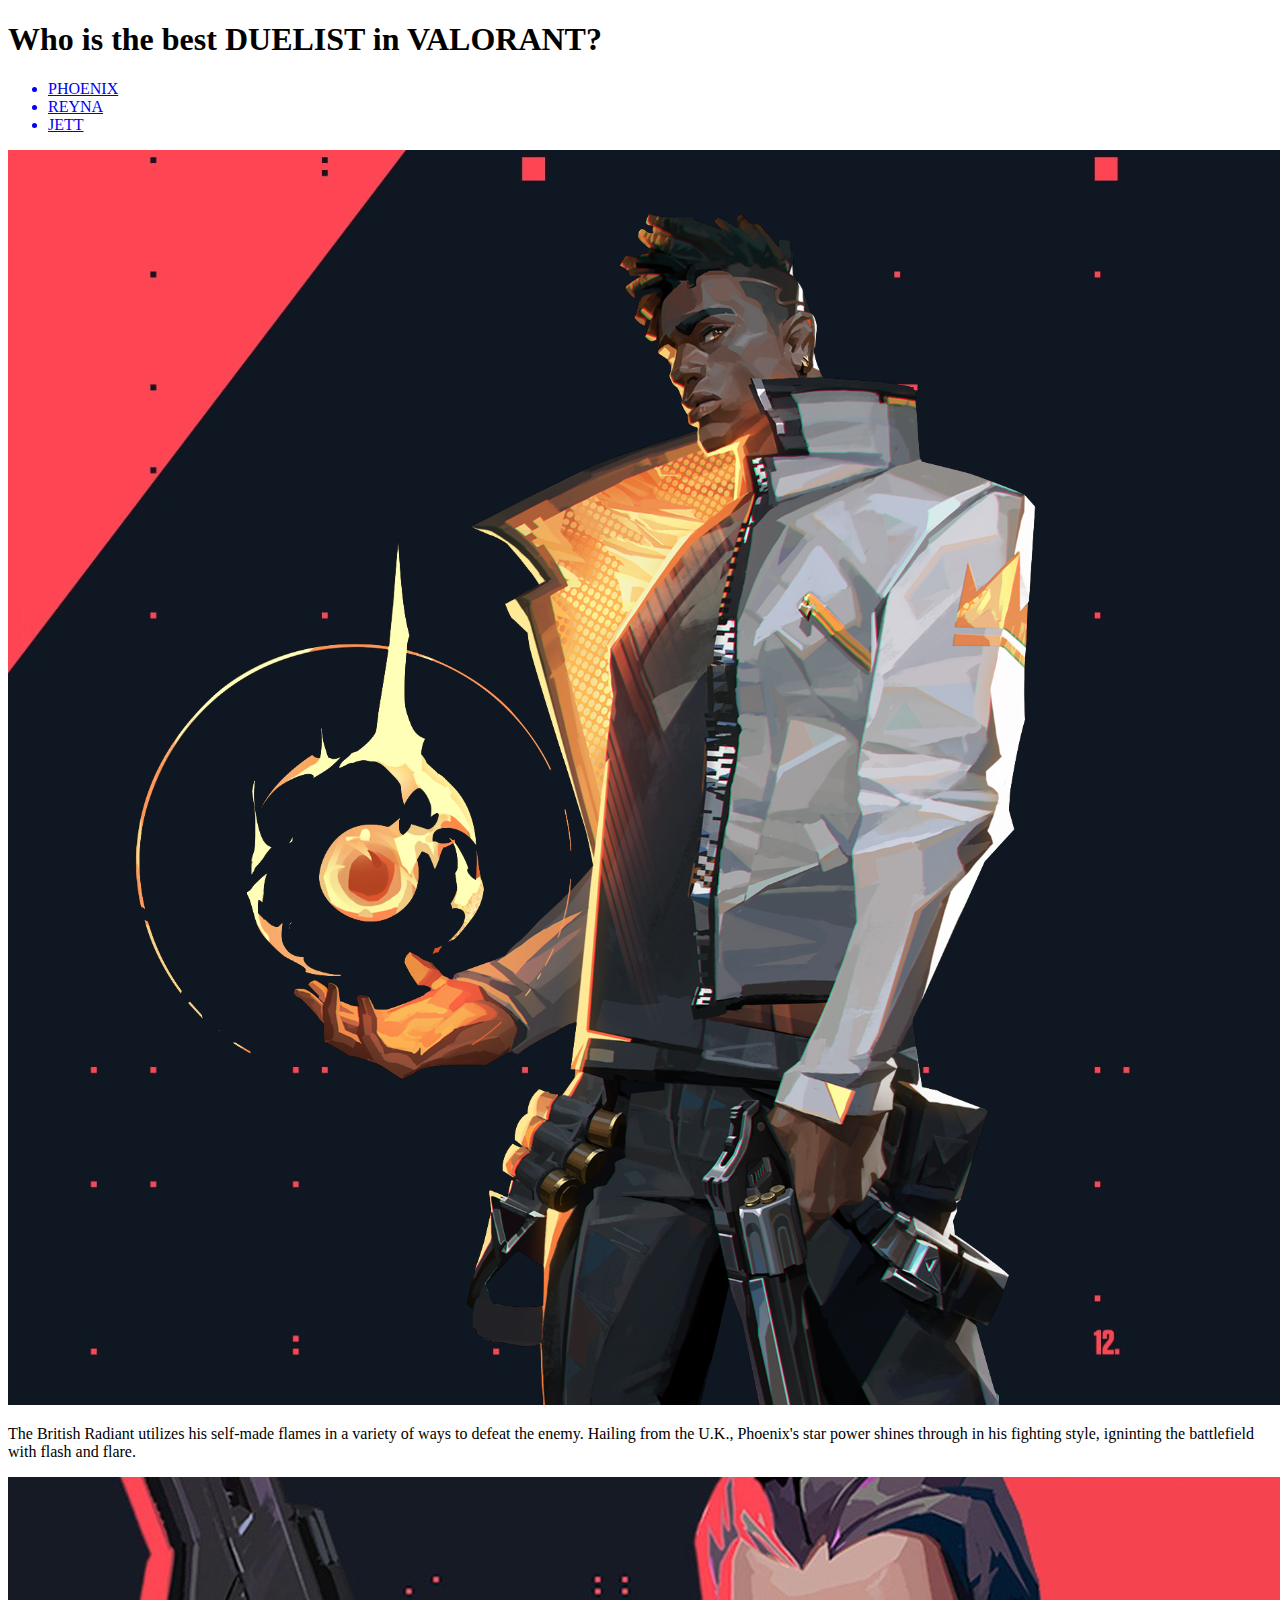
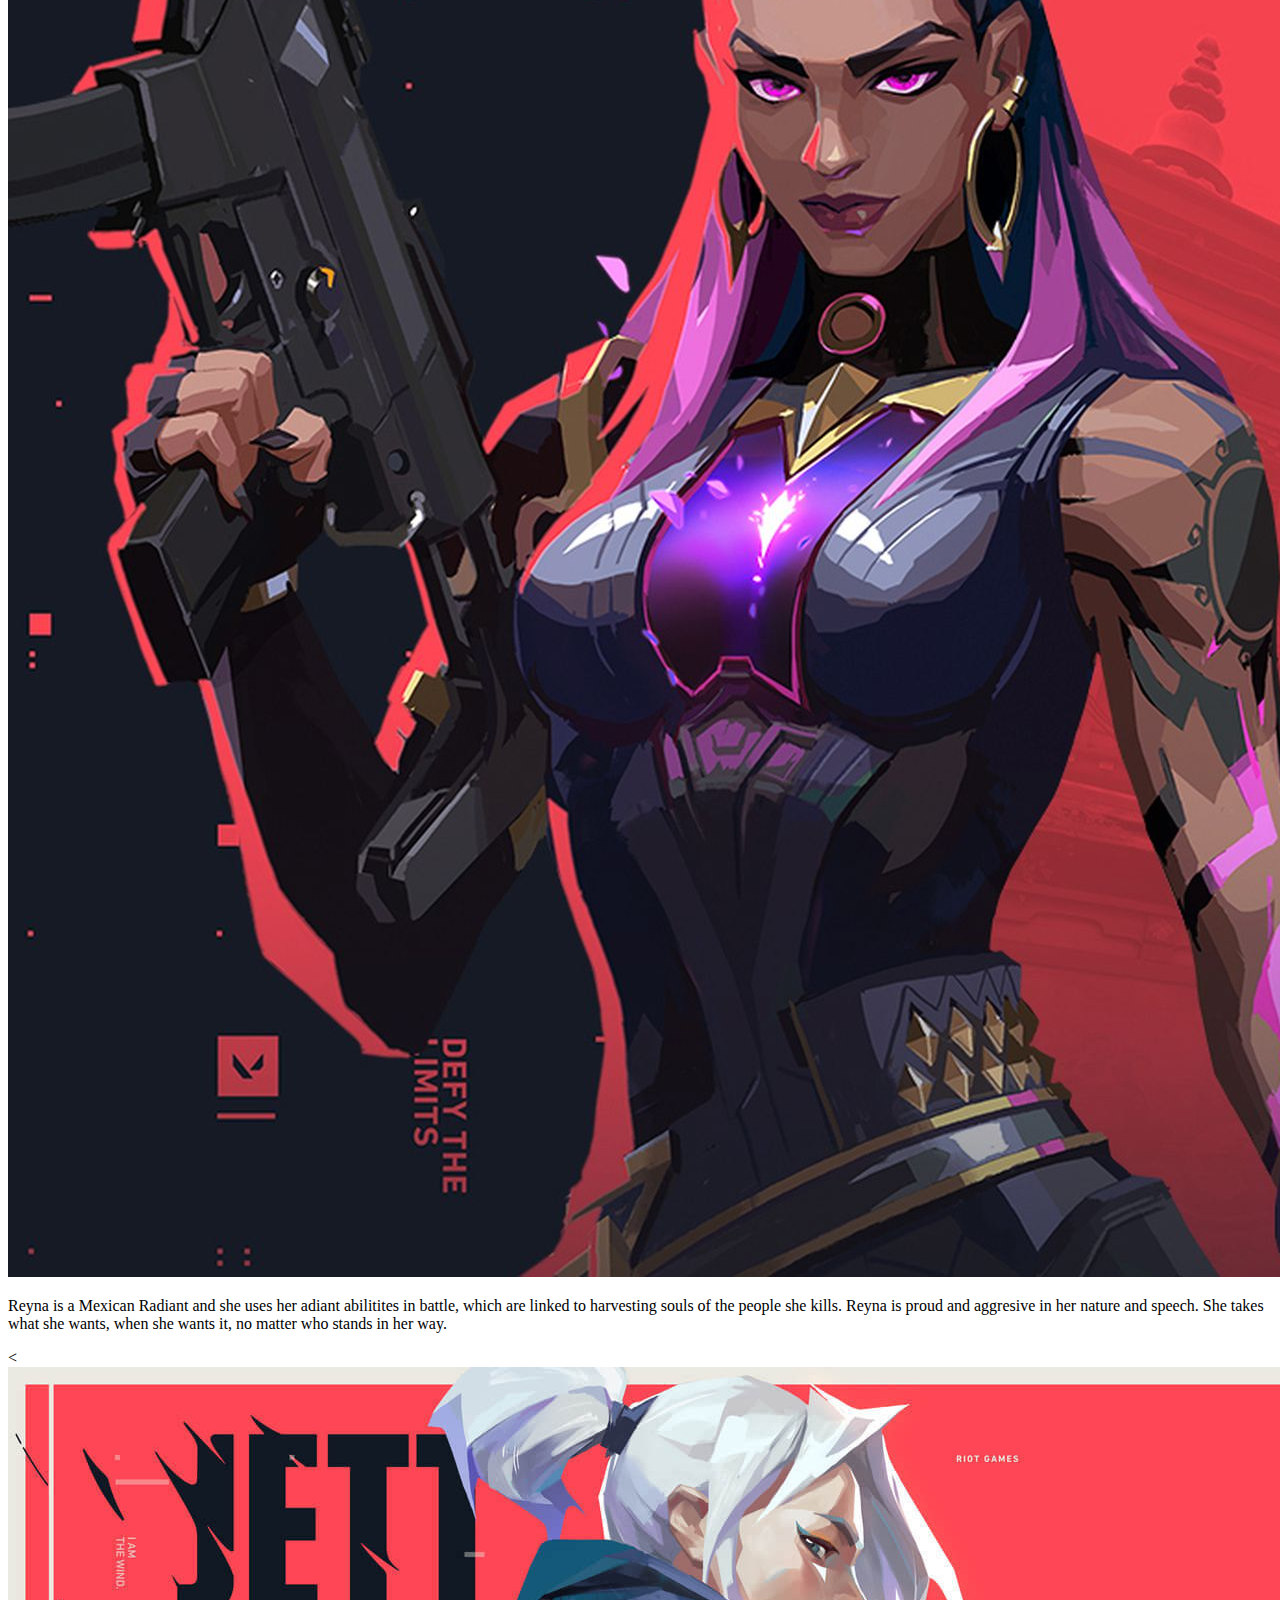
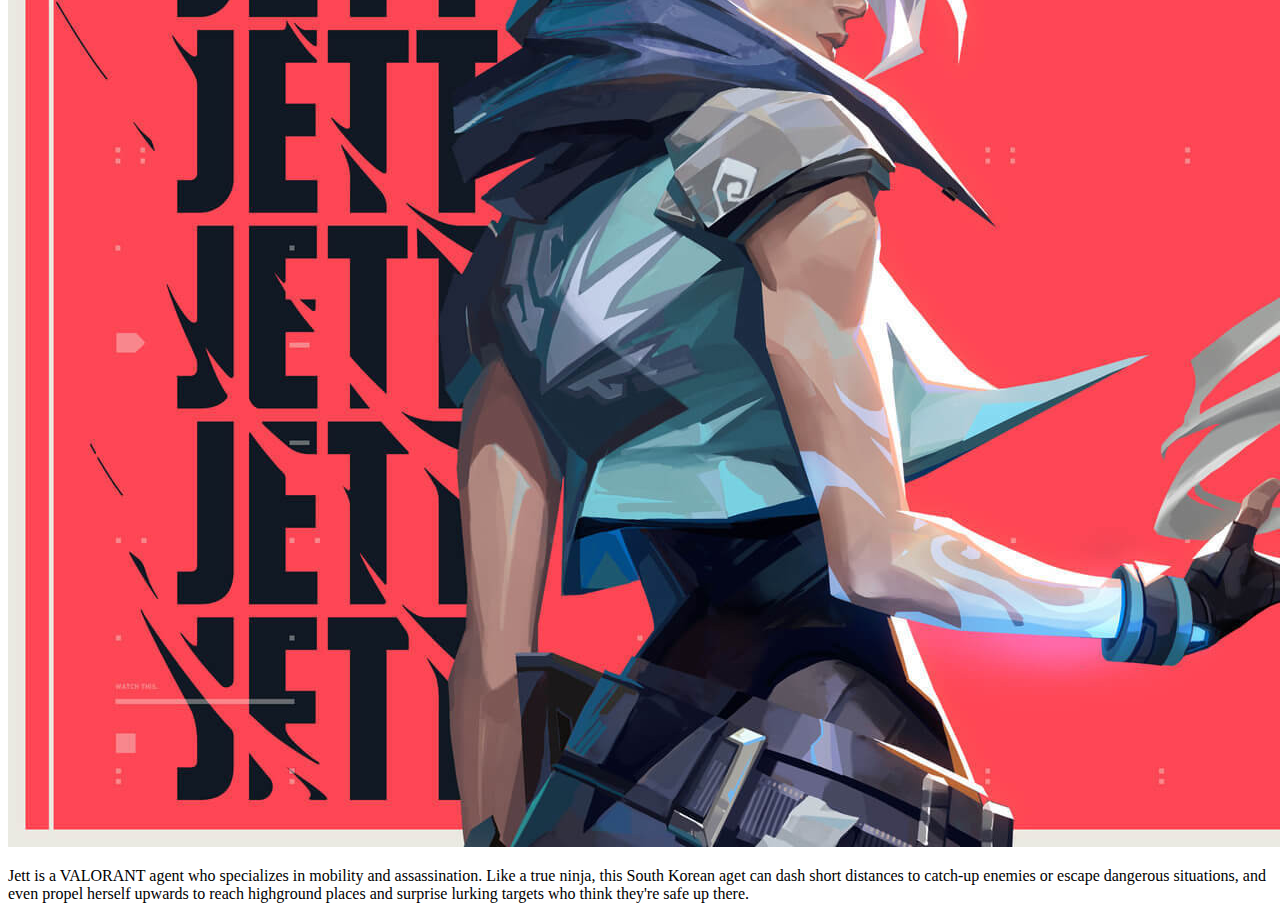
==== one_page_website.html @ 5d92bb9c "Create one_page_website.html" ====
<!DOCTYPE html>
<html lang="en">
	<head>
		<meta charset="utf-8">
		<title>Who is the best DUELIST in VALORANT?</title>
	</head>
	<body>
		<h1>Who is the best DUELIST in VALORANT?</h1>
	
		<!-- Nav -->
		<div>
			<div>
				<ul>
					<a href="#phoenix" id="link"><li>PHOENIX</li></a>
					<a href="#reyna"><li>REYNA</li></a>
					<a href="#jett"><li>JETT</li></a>
				</ul>
			<div>
		</div>
		<!-- END NAV -->
		
		
		
		<!-- PHOENIX PHOTO -->
		<div id="phoenix">
			<div>
				<div>
					<img src="./images/thumb/phoenix.png" alt="">
					<div>
					<p>The British Radiant utilizes his self-made flames in a variety of ways to defeat the enemy. Hailing from the U.K., Phoenix's star power shines through in his fighting style, igninting the battlefield with flash and flare.</p>
					</div>
				</div>
			</div>
		</div>
		<!-- END PHOENIX PHOTO -->
		
		<!-- REYNA PHOTO -->
		<div id="reyna">
			<div>
				<div>
					<img src="./images/thumb/reyna.jpg" alt="">
					<div>
					<p>Reyna is a Mexican Radiant and she uses her adiant abilitites in battle, which are linked to harvesting souls of the people she kills. Reyna is proud and aggresive in her nature and speech. She takes what she wants, when she wants it, no matter who stands in her way.</p>
					</div>
				</div>
			</div>
		</div>
		<<!-- END OF REYNA PHOTO -->
		
		<!-- JETT PHOTO -->
		<div id="jett">
			<div>
				<div>
					<img src="./images/thumb/jett.jpeg" alt="">
					<div>
					<p>Jett is a VALORANT agent who specializes in mobility and assassination. Like a true ninja, this South Korean aget can dash short distances to catch-up enemies or escape dangerous situations, and even propel herself upwards to reach highground places and surprise lurking targets who think they're safe up there.</p>
					</div>
				</div>
			</div>
		</div>
		<!-- END JETT PHOTO -->
		
		
		
	</body>
</html>
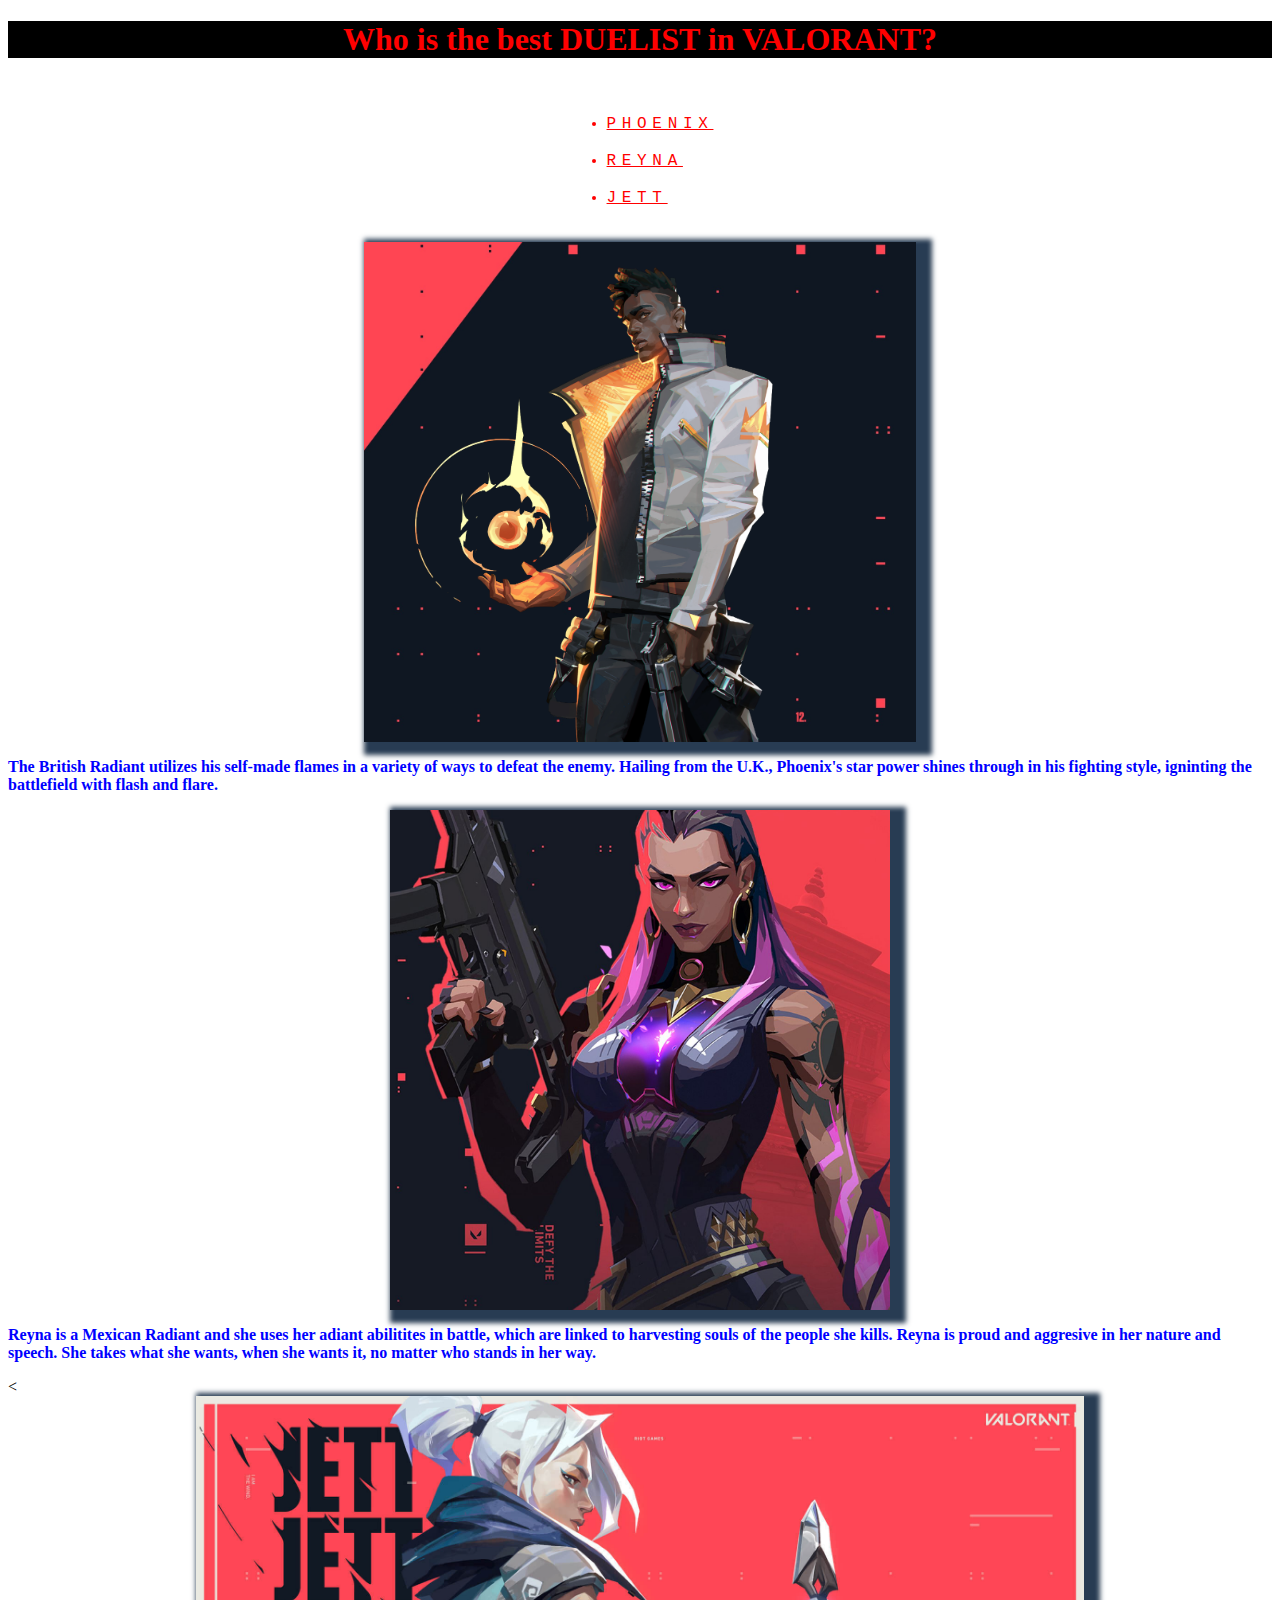
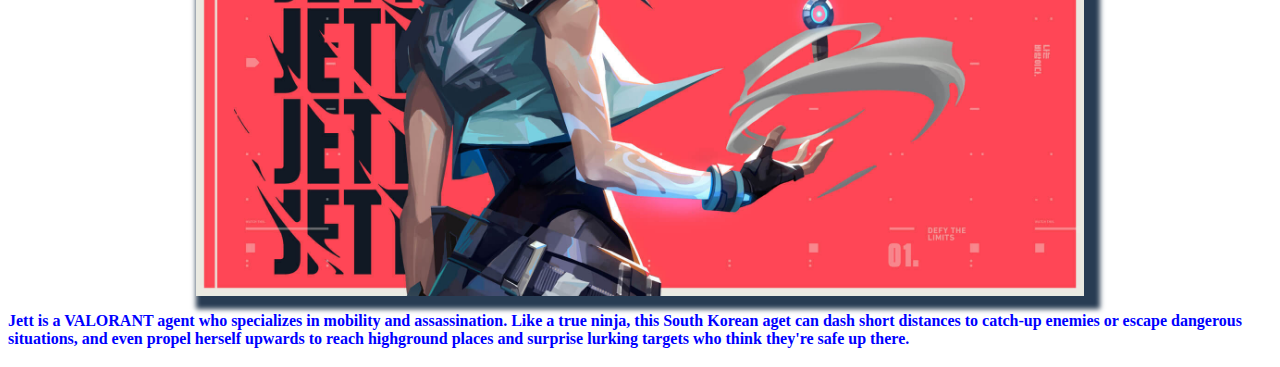
==== commit 8cbf26d0: "Update one_page_website.html" ====
--- a/one_page_website.html
+++ b/one_page_website.html
@@ -5,18 +5,20 @@
 		<title>Who is the best DUELIST in VALORANT?</title>
 	</head>
 	<body>
-		<h1>Who is the best DUELIST in VALORANT?</h1>
-	
+		<h1 style="color:red; background-color: black;">Who is the best DUELIST in VALORANT?</h1>
+		<link rel="stylesheet" href="main_css.css">
 		<!-- Nav -->
-		<div>
+		<nav>
 			<div>
-				<ul>
-					<a href="#phoenix" id="link"><li>PHOENIX</li></a>
-					<a href="#reyna"><li>REYNA</li></a>
-					<a href="#jett"><li>JETT</li></a>
-				</ul>
-			<div>
-		</div>
+				<div>
+					<ul>
+						<a href="#phoenix" id="link"><li>PHOENIX</li></a>
+						<a href="#reyna"><li>REYNA</li></a>
+						<a href="#jett"><li>JETT</li></a>
+					</ul>
+				<div>
+			</div>
+		</nav>
 		<!-- END NAV -->
 		
 		
@@ -27,7 +29,8 @@
 				<div>
 					<img src="./images/thumb/phoenix.png" alt="">
 					<div>
-					<p>The British Radiant utilizes his self-made flames in a variety of ways to defeat the enemy. Hailing from the U.K., Phoenix's star power shines through in his fighting style, igninting the battlefield with flash and flare.</p>
+					<p>The British Radiant utilizes his self-made flames in a variety of ways to defeat the enemy. Hailing from the U.K., 
+					Phoenix's star power shines through in his fighting style, igninting the battlefield with flash and flare.</p>
 					</div>
 				</div>
 			</div>
@@ -40,7 +43,9 @@
 				<div>
 					<img src="./images/thumb/reyna.jpg" alt="">
 					<div>
-					<p>Reyna is a Mexican Radiant and she uses her adiant abilitites in battle, which are linked to harvesting souls of the people she kills. Reyna is proud and aggresive in her nature and speech. She takes what she wants, when she wants it, no matter who stands in her way.</p>
+					<p>Reyna is a Mexican Radiant and she uses her adiant abilitites in battle, which are linked to harvesting souls of the 
+					people she kills. Reyna is proud and aggresive in her nature and speech. She takes what she wants, when she wants it, 
+					no matter who stands in her way.</p>
 					</div>
 				</div>
 			</div>
@@ -53,7 +58,9 @@
 				<div>
 					<img src="./images/thumb/jett.jpeg" alt="">
 					<div>
-					<p>Jett is a VALORANT agent who specializes in mobility and assassination. Like a true ninja, this South Korean aget can dash short distances to catch-up enemies or escape dangerous situations, and even propel herself upwards to reach highground places and surprise lurking targets who think they're safe up there.</p>
+					<p>Jett is a VALORANT agent who specializes in mobility and assassination. Like a true ninja, this South Korean aget can 
+					dash short distances to catch-up enemies or escape dangerous situations, and even propel herself upwards to reach highground 
+					places and surprise lurking targets who think they're safe up there.</p>
 					</div>
 				</div>
 			</div>
--- a/main_css.css
+++ b/main_css.css
@@ -0,0 +1,30 @@
+h1 { text-align: center; }
+
+nav {
+	display: flex;
+	justify-content: center;
+	align-items: center;
+}
+
+a {
+	margin: 30px 40px;
+	background-color: yellow;
+	color: red;
+	font-family: "Lucida Console", monospace;
+	letter-spacing: 0.15cm;
+	text-transform: uppercase;
+}
+
+img {
+	height: 500px;
+	box-shadow: 8px 5px 5px 8px #283C53;
+	display: block;
+	margin-left: auto;
+	margin-right: auto;
+}
+
+p {
+	font-family: "Papyrus", fantasy;
+	color: blue;
+	font-weight: bold;
+}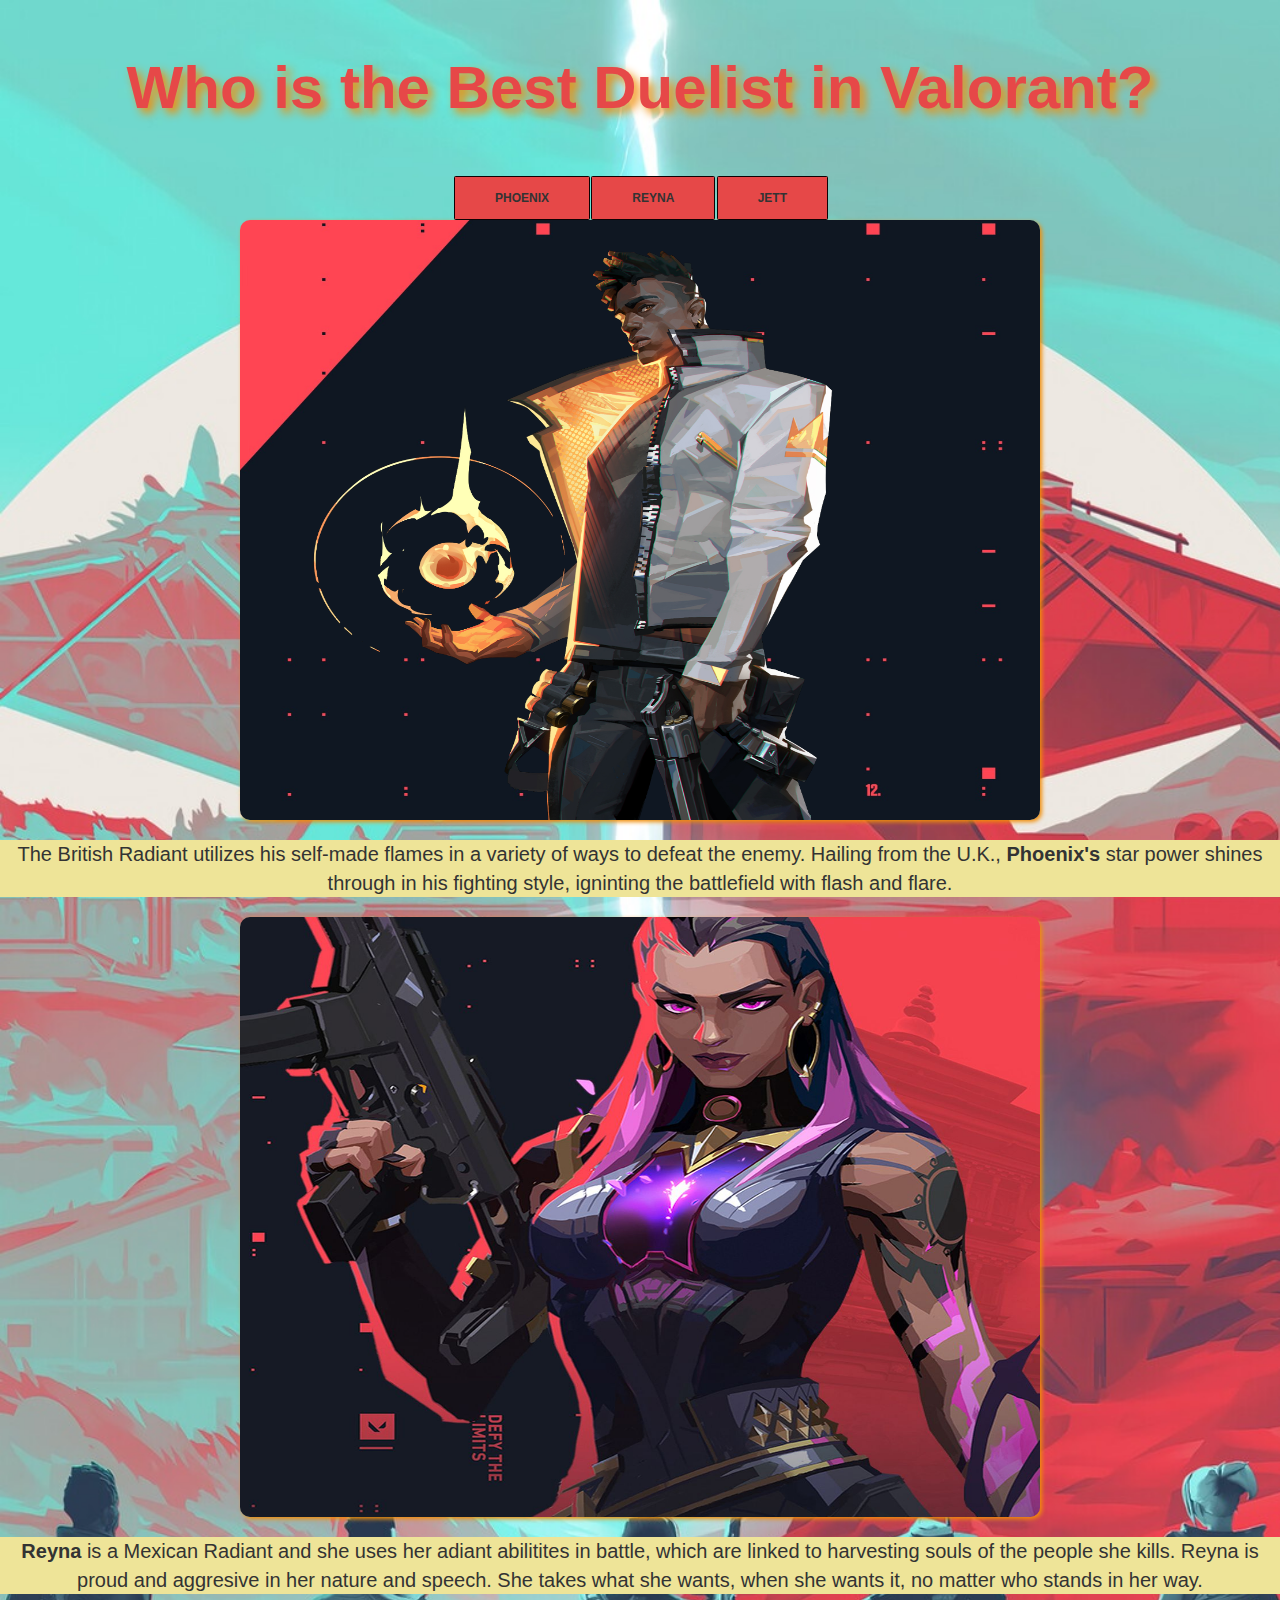
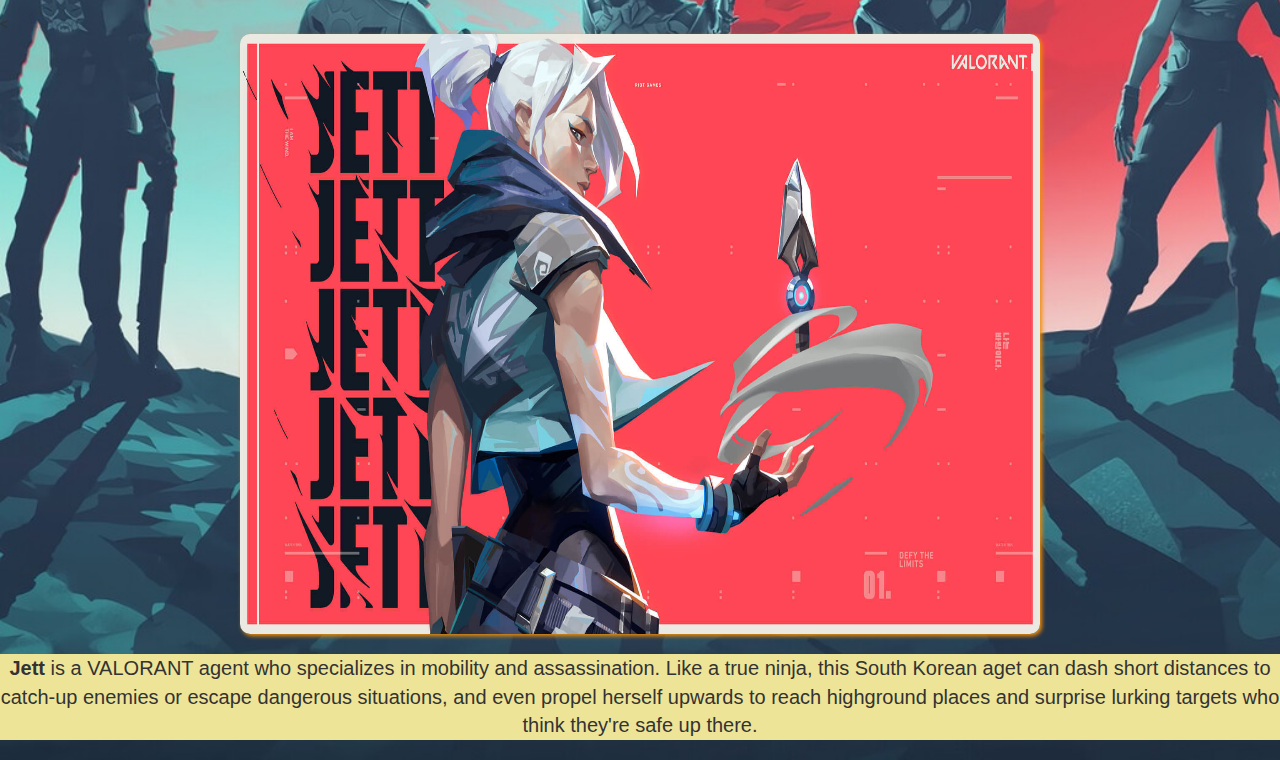
==== commit 53e3a138: "Update one_page_website.html" ====
--- a/one_page_website.html
+++ b/one_page_website.html
@@ -3,15 +3,18 @@
 	<head>
 		<meta charset="utf-8">
 		<title>Who is the best DUELIST in VALORANT?</title>
+		<link rel="stylesheet" href="./CSS/one_page_website.css">
 	</head>
 	<body>
-		<h1 style="color:red; background-color: black;">Who is the best DUELIST in VALORANT?</h1>
-		<link rel="stylesheet" href="main_css.css">
+		<div class="header">
+			<h1>Who is the Best Duelist in Valorant?</h1>
+		</div>
+		
 		<!-- Nav -->
 		<nav>
-			<div>
-				<div>
-					<ul>
+			<div class="wrap">
+				<div class="menu-container">
+					<ul class="menu">
 						<a href="#phoenix" id="link"><li>PHOENIX</li></a>
 						<a href="#reyna"><li>REYNA</li></a>
 						<a href="#jett"><li>JETT</li></a>
@@ -30,7 +33,7 @@
 					<img src="./images/thumb/phoenix.png" alt="">
 					<div>
 					<p>The British Radiant utilizes his self-made flames in a variety of ways to defeat the enemy. Hailing from the U.K., 
-					Phoenix's star power shines through in his fighting style, igninting the battlefield with flash and flare.</p>
+					<strong>Phoenix's</strong> star power shines through in his fighting style, igninting the battlefield with flash and flare.</p>
 					</div>
 				</div>
 			</div>
@@ -43,7 +46,7 @@
 				<div>
 					<img src="./images/thumb/reyna.jpg" alt="">
 					<div>
-					<p>Reyna is a Mexican Radiant and she uses her adiant abilitites in battle, which are linked to harvesting souls of the 
+					<p><strong>Reyna</strong> is a Mexican Radiant and she uses her adiant abilitites in battle, which are linked to harvesting souls of the 
 					people she kills. Reyna is proud and aggresive in her nature and speech. She takes what she wants, when she wants it, 
 					no matter who stands in her way.</p>
 					</div>
@@ -58,7 +61,7 @@
 				<div>
 					<img src="./images/thumb/jett.jpeg" alt="">
 					<div>
-					<p>Jett is a VALORANT agent who specializes in mobility and assassination. Like a true ninja, this South Korean aget can 
+					<p><strong>Jett</strong> is a VALORANT agent who specializes in mobility and assassination. Like a true ninja, this South Korean aget can 
 					dash short distances to catch-up enemies or escape dangerous situations, and even propel herself upwards to reach highground 
 					places and surprise lurking targets who think they're safe up there.</p>
 					</div>
--- a/CSS/one_page_website.css
+++ b/CSS/one_page_website.css
@@ -0,0 +1,87 @@
+html {
+    font-family: sans-serif;
+    font-size: 62.5%;
+    -webkit-tap-highlight-color: rgb(0, 0, 0);
+    -webkit-text-size-adjust: 100%;
+    -ms-text-size-adjust: 100%;
+}
+
+body {
+    font-size: 14px;
+    margin: 0;
+    font-family: "Helvetica Neue", Arial, Helvetica, sans-serif;
+    line-height: 1.42857143;
+    color: #333;
+    background-image: url("../images/thumb/valorant_bg.jpg");
+    background-size: cover;
+}
+
+.header {
+    padding: 5px;
+    text-align: center;
+    color: rgb(230, 72, 72);
+    font-size: 30px;
+    text-shadow: 5px 5px 10px rgb(241, 142, 9);
+}
+
+.wrap {
+    top: 0;
+    left: 0;
+    bottom: 0;
+    right: 0;
+    margin: 0;
+}
+
+.menu-container {
+    top: 110px;
+    left: 0;
+    text-align: center;
+    white-space: nowrap;
+    overflow: hidden;
+    width: 100%;
+}
+
+.menu {
+    font: bold 12px/18px sans-serif;
+    text-align: center;
+    display: inline;
+    margin: 0;
+    padding: 0;
+    list-style: none;
+}
+
+.menu li {
+    color: #333;
+    display: inline-block;
+    margin-right: -2px;
+    position: relative;
+    padding: 12px 40px;
+    border: 1px solid rgb(14, 2, 4);
+    border-radius: 1.5px;
+    background-color: rgb(230, 72, 72);
+    cursor: pointer;
+    text-align: center;
+}
+
+.menu li:hover {
+    background-color: pink;
+    color: #fff
+}
+
+img {
+    height: 600px;
+    width: 800px;
+    display: block;
+    margin-left: auto;
+    margin-right: auto;
+    border-radius: 10px;
+    box-shadow: 2px 2px 4px rgb(241, 142, 9);
+}
+
+p {
+    text-align: center;
+    font-size: 20px;
+    color: #333;
+    background-color: rgb(238, 228, 152);
+}
+
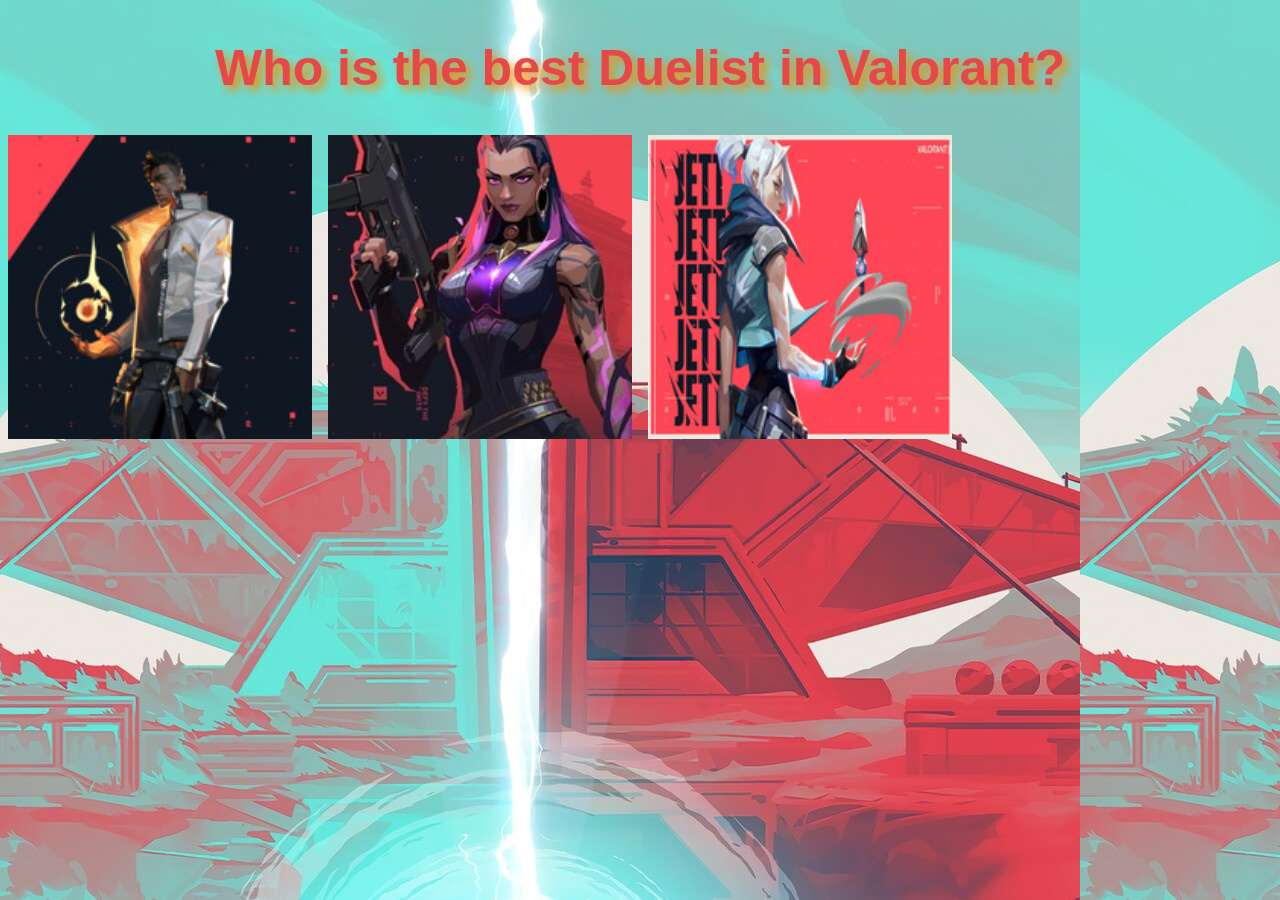
==== commit f2bc3b14: "Update one_page_website.html" ====
--- a/one_page_website.html
+++ b/one_page_website.html
@@ -2,76 +2,67 @@
 <html lang="en">
 	<head>
 		<meta charset="utf-8">
+		<meta name="viewport" content="width=device-width, initial-scale=1">
 		<title>Who is the best DUELIST in VALORANT?</title>
 		<link rel="stylesheet" href="./CSS/one_page_website.css">
 	</head>
 	<body>
-		<div class="header">
-			<h1>Who is the Best Duelist in Valorant?</h1>
+		<h1>Who is the best Duelist in Valorant?</h1>
+
+		<div class="row">
+			<div class="column">
+				<img src="./images/thumb/phoenix_small.jpg" style="width: 100%" onclick="openModal();currentSlide(1)" class="hover-shadow cursor">
+			</div>
+			<div class="column">
+				<img src="./images/thumb/reyna_small.jpg" style="width: 100%" onclick="openModal();currentSlide(2)" class="hover-shadow cursor">
+			</div>
+			<div class="column">
+				<img src="./images/thumb/jett_small.jpeg" style="width: 100%" onclick="openModal();currentSlide(3)" class="hover-shadow cursor">
+			</div>
 		</div>
 		
-		<!-- Nav -->
-		<nav>
-			<div class="wrap">
-				<div class="menu-container">
-					<ul class="menu">
-						<a href="#phoenix" id="link"><li>PHOENIX</li></a>
-						<a href="#reyna"><li>REYNA</li></a>
-						<a href="#jett"><li>JETT</li></a>
-					</ul>
-				<div>
-			</div>
-		</nav>
-		<!-- END NAV -->
 		
-		
-		
-		<!-- PHOENIX PHOTO -->
-		<div id="phoenix">
-			<div>
-				<div>
-					<img src="./images/thumb/phoenix.png" alt="">
-					<div>
-					<p>The British Radiant utilizes his self-made flames in a variety of ways to defeat the enemy. Hailing from the U.K., 
-					<strong>Phoenix's</strong> star power shines through in his fighting style, igninting the battlefield with flash and flare.</p>
-					</div>
+		<!--The Modal/Lightbox-->
+		<div id="myModal" class="modal">
+			<span class="close cursor" onclick="closeModal()">&times;</span>
+			<div class="modal-content">
+
+				<div class="mySlides">
+					<div class="numbertext">1/3</div>
+					<img src="./images/thumb/phoenix.png" style="width: 100%;">
 				</div>
+
+				<div class="mySlides">
+					<div class="numbertext">2/3</div>
+					<img src="./images/thumb/reyna.jpg" style="width: 100%;">
+				</div>
+
+				<div class="mySlides">
+					<div class="numbertext">3/3</div>
+					<img src="./images/thumb/jett.jpeg" style="width: 100%;">
+				</div>
+
+				<!--Next/previous controls-->
+				<a class="prev" onclick="plusSlides(-1)">&#10094;</a>
+				<a class="next" onclick="plusSlides(1)">&#10095;</a>
+
+				<!--Thumbnail image control-->
+				<div class="column">
+					<img class="demo" src="./images/thumb/phoenix.png" onclick="currentSlide(1)" alt="Phoenix">
+				</div>
+
+				<div class="column">
+					<img class="demo" src="./images/thumb/reyna.jpg" onclick="currentSlide(2)" alt="Reyna">
+				</div>
+
+				<div class="column">
+					<img class="demo" src="./images/thumb/jett.jpeg" onclick="currentSlide(3)" alt="Jett">
+				</div>
+
 			</div>
 		</div>
-		<!-- END PHOENIX PHOTO -->
 		
-		<!-- REYNA PHOTO -->
-		<div id="reyna">
-			<div>
-				<div>
-					<img src="./images/thumb/reyna.jpg" alt="">
-					<div>
-					<p><strong>Reyna</strong> is a Mexican Radiant and she uses her adiant abilitites in battle, which are linked to harvesting souls of the 
-					people she kills. Reyna is proud and aggresive in her nature and speech. She takes what she wants, when she wants it, 
-					no matter who stands in her way.</p>
-					</div>
-				</div>
-			</div>
-		</div>
-		<<!-- END OF REYNA PHOTO -->
-		
-		<!-- JETT PHOTO -->
-		<div id="jett">
-			<div>
-				<div>
-					<img src="./images/thumb/jett.jpeg" alt="">
-					<div>
-					<p><strong>Jett</strong> is a VALORANT agent who specializes in mobility and assassination. Like a true ninja, this South Korean aget can 
-					dash short distances to catch-up enemies or escape dangerous situations, and even propel herself upwards to reach highground 
-					places and surprise lurking targets who think they're safe up there.</p>
-					</div>
-				</div>
-			</div>
-		</div>
-		<!-- END JETT PHOTO -->
-		
-		
-		
+		<script src="./JS/one_page_website.js"></script>
 	</body>
 </html>
 	--- a/CSS/one_page_website.css
+++ b/CSS/one_page_website.css
@@ -1,87 +1,145 @@
-html {
-    font-family: sans-serif;
-    font-size: 62.5%;
-    -webkit-tap-highlight-color: rgb(0, 0, 0);
-    -webkit-text-size-adjust: 100%;
-    -ms-text-size-adjust: 100%;
+* {
+    box-sizing: border-box;
+}
+
+h1 {
+    padding: 5px;
+    text-align: center;
+    color: rgb(230, 72, 72);
+    font-size: 50px;
+    text-shadow: 5px 5px 10px rgb(241, 142, 9);
 }
 
 body {
-    font-size: 14px;
+    font-family: 'Segoe UI', Tahoma, Geneva, Verdana, sans-serif;
     margin: 0;
-    font-family: "Helvetica Neue", Arial, Helvetica, sans-serif;
-    line-height: 1.42857143;
-    color: #333;
-    background-image: url("../images/thumb/valorant_bg.jpg");
-    background-size: cover;
+    background-image: url("/images/thumb/valorant_bg.jpg");
 }
 
-.header {
-    padding: 5px;
-    text-align: center;
-    color: rgb(230, 72, 72);
-    font-size: 30px;
-    text-shadow: 5px 5px 10px rgb(241, 142, 9);
+.row > .column {
+	padding: 0 8px;
 }
 
-.wrap {
-    top: 0;
-    left: 0;
-    bottom: 0;
-    right: 0;
-    margin: 0;
+.row:after {
+	content: "";
+	display: table;
+	clear: both;
 }
 
-.menu-container {
-    top: 110px;
-    left: 0;
-    text-align: center;
-    white-space: nowrap;
-    overflow: hidden;
-    width: 100%;
+/*create four equal columns that floats next to each other*/
+.column {
+	float: left;
+	width: 25%;
 }
 
-.menu {
-    font: bold 12px/18px sans-serif;
-    text-align: center;
-    display: inline;
-    margin: 0;
-    padding: 0;
-    list-style: none;
+/*The Modal (background)*/
+.modal {
+	display: none;
+	position: fixed;
+	z-index: 1;
+	padding-top: 100px;
+	left: 0;
+	top: 0;
+	width: 100%;
+	height: 100%;
+	overflow: auto;
+	background-color: black;
 }
 
-.menu li {
-    color: #333;
-    display: inline-block;
-    margin-right: -2px;
-    position: relative;
-    padding: 12px 40px;
-    border: 1px solid rgb(14, 2, 4);
-    border-radius: 1.5px;
-    background-color: rgb(230, 72, 72);
-    cursor: pointer;
-    text-align: center;
+/*Modal Content*/
+.modal-content {
+	position: relative;
+	background-color: #fefefe;
+	margin: auto;
+	padding: 0;
+	width: 90%;
+	max-width: 1200px;
 }
 
-.menu li:hover {
-    background-color: pink;
-    color: #fff
+/*The close button*/
+.close {
+	color: whiite;
+	position: absolute;
+	top: 10px;
+	right: 25px;
+	font-size: 35px;
+	font-weight: bold;
 }
 
-img {
-    height: 600px;
-    width: 800px;
-    display: block;
-    margin-left: auto;
-    margin-right: auto;
-    border-radius: 10px;
-    box-shadow: 2px 2px 4px rgb(241, 142, 9);
+.close:hover,
+.close:focus {
+	color: #999;
+	text-decoration: none;
+	cursor: pointer;
 }
 
-p {
-    text-align: center;
-    font-size: 20px;
-    color: #333;
-    background-color: rgb(238, 228, 152);
+/*hide the slides by default*/
+.mySlides {
+	display: none;
 }
 
+/*next and previous button*/
+.prev,
+.next {
+	cursor: pointer;
+	position: absolute;
+	top: 50%;
+	width: auto;
+	padding: 16px;
+	margin-top: -50px;
+	color: white;
+	font-weight: bold;
+	font-size: 20px;
+	transition: 0.6s ease;
+	border-radius: 0 3px 3px 0;
+	user-select: none;
+	-webkit-user-select: none;
+}
+
+/*position the next button to the right*/
+.next {
+	right: 0;
+	border-radius: 3px 0 0 3px;
+}
+
+/*on hover, add a black background color with the little bit see-through*/
+.prev:hover,
+.next:hover {
+	background-color: rgba(0, 0, 0, 0.8);
+}
+
+/*numbertext (1/3 etc)*/
+.numbertext {
+	color: #f2f2f2;
+	font-size: 12px;
+	padding: 8px 12px;
+	position: absolute;
+	top: 0;
+}
+
+/*Caption Text*/
+.caption-container {
+	text-align: center;
+	background-color: black;
+	padding: 2px 16px;
+	color: white;
+}
+
+img.demo {
+	opacity: 0.6;
+}
+
+.active,
+.demo:hover {
+	opacity: 1;
+}
+
+img.hover-shadow {
+	transition: 0.3s;
+}
+
+.hover-shadow:hover {
+	box-shadow: 0 4px 8px 0 rgba(0, 0, 0, 0.2), 0 6px 20px 0 rgba(0, 0, 0, 0.19);
+}
+
+
